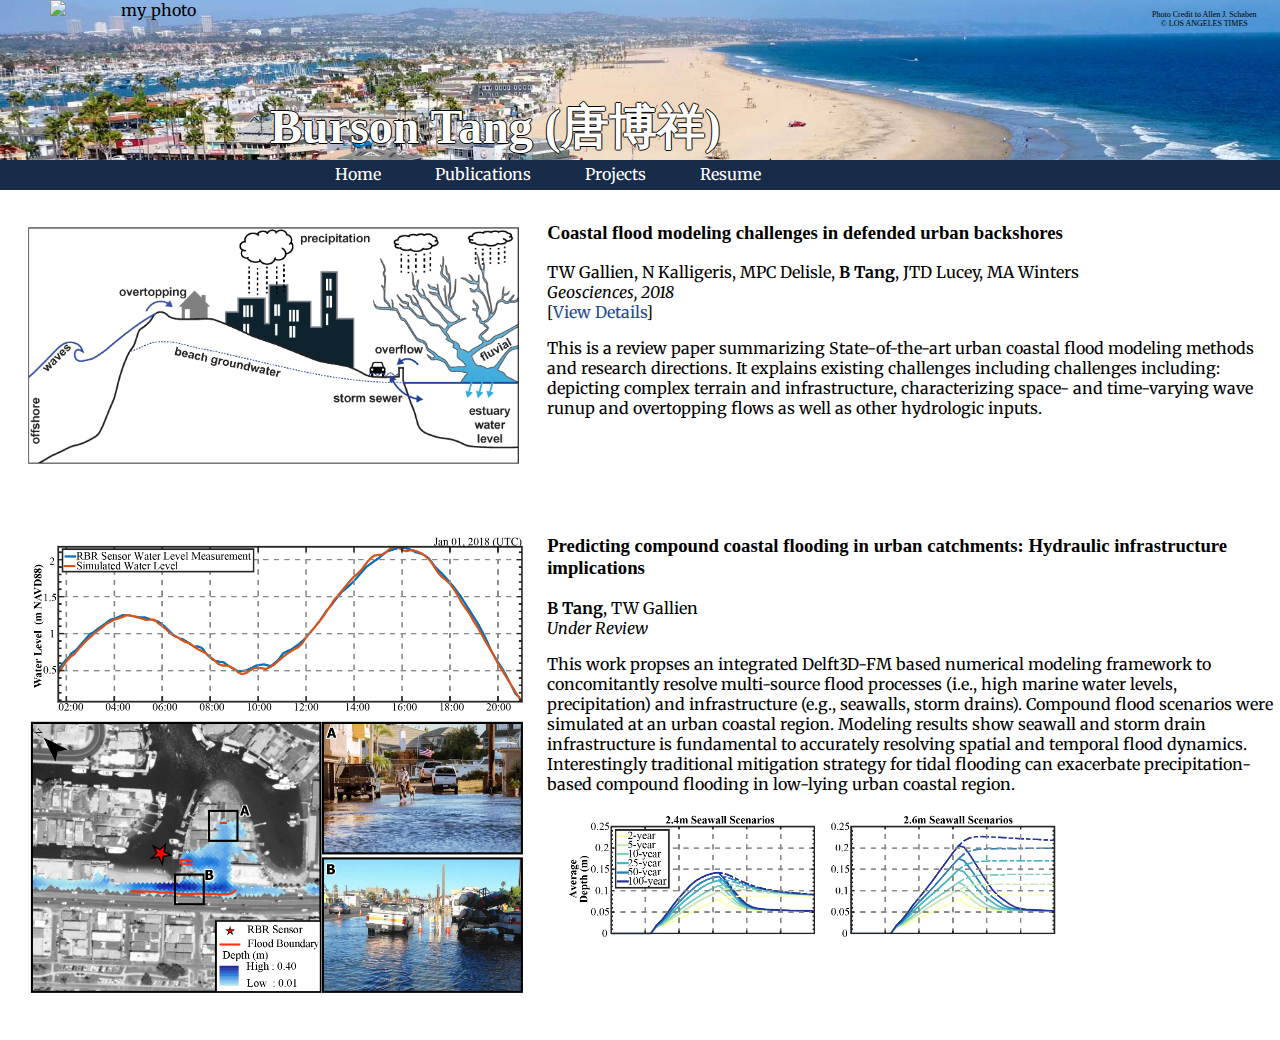
==== publications.html @ 03c3de7e "Add files via upload" ====
<!DOCTYPE html>
<html lang="en">
<head>
  <meta charset="UTF-8">
  <title>Burson (Boxiang) Tang @ UCLA</title>
  <!--external css codes-->
  <link rel="stylesheet" href="css/styles.css">
  <!-- <link rel="icon" href="favicon.ico"> -->
  <link rel="preconnect" href="https://fonts.googleapis.com">
  <link rel="preconnect" href="https://fonts.gstatic.com" crossorigin>
  <link href="https://fonts.googleapis.com/css2?family=Merriweather&family=Montserrat&family=Sacramento&display=swap" rel="stylesheet">
</head>

<body>
  <div class="nav">
    <img id="my_photo" src="image/DSC_0993_edit.png" alt="my_photo">
    <img class="bg_photo" src="image/ocean_image.jfif" alt="coastal_image">
    <h1>Burson Tang (唐博祥)</h1>
    <p class="fphoto_copy_right">
      Photo Credit to Allen J. Schaben <br>
      © LOS ANGELES TIMES
    </p>
    <div class="nav_bar">
      <ul class="nav_links">
        <li><a href="index.html">Home</a></li>
        <li><a href="publications.html" target="_blank">Publications</a></li>
        <li><a href="#" target="_blank">Projects</a></li>
        <li><a href="files\CV_BT_05022022.pdf" target="_blank">
          Resume
        </a></li>
      </ul>
    </div>
  </div>

  <div class="top-container">
    <table class="imgtable">
      <tbody>
        <tr>
          <td >
            <img
            class="publication-figures"
            src="image\gallien2018.webp"
            alt=""
            >&nbsp;
          </td>
            <td align="left"><h3>
              Coastal flood modeling challenges in defended urban backshores</h3>
              <p>TW Gallien, N Kalligeris, MPC Delisle, <strong>B Tang</strong>, JTD Lucey, MA Winters<br>
                <i>Geosciences, 2018</i><br>
                [<a href="https://www.mdpi.com/2076-3263/8/12/450/htm">View Details</a>]
                <p>
                  This is a review paper summarizing State-of-the-art urban
                  coastal flood modeling methods and research directions. It
                  explains existing challenges including challenges including:
                  depicting complex terrain and infrastructure, characterizing
                  space- and time-varying wave runup and overtopping flows
                  as well as other hydrologic inputs.
                </p>
              </td>
            </tr>

            <tr>
              <td >
                <img
                class="publication-figures"
                src="image\tang2022.png"
                alt=""
                >&nbsp;
              </td>
                <td align="left">
                  <h3>
                  Predicting compound coastal flooding in urban catchments:
                  Hydraulic infrastructure implications
                  </h3>
                  <p><strong>B Tang</strong>, TW Gallien<br>
                    <i>Under Review</i><br>
                    <p>
                      This work propses an integrated Delft3D-FM based numerical
                      modeling framework to concomitantly resolve multi-source
                      flood processes (i.e., high marine water levels,
                      precipitation) and infrastructure (e.g., seawalls,
                      storm drains). Compound flood scenarios were simulated at
                      an urban coastal region. Modeling results show seawall and
                      storm drain infrastructure is fundamental to accurately
                      resolving spatial and temporal flood dynamics.
                      Interestingly traditional mitigation strategy for tidal
                      flooding can exacerbate precipitation-based compound
                      flooding in low-lying urban coastal region.
                      <img
                      class="publication-figures"
                      src="image\tang2022_2.png"
                      alt=""
                      >
                    </p>
                  </td>
                </tr>

          </tbody>
        </table>
      </div>
    </body>
---- css/styles.css ----
body {
    margin:0px;
    text-align:center;
    height: auto;
    font-family: 'Merriweather', serif;
}

h1 {
    margin-top: 0;
    height: 2;
    font-family: 'Sacramento', cursive;
    font-size: 5rem;
    color:#66BFBF;
}

h2 {
    font-family: 'Montserrat', sans-serif;
    font-weight: bold;
    font-size:2rem;
    color: black;
    /* #66BFBF; */
}

h3 {
    font-family: Georgia, serif;
    color: black;
    /* #11999E; */
}

hr.hline{
  border-style: solid none none none;
  border-color: #182B49;
  border-width: 0.5px;
  width: 95%
}

hr {
    background-color: white;
    border-style: dotted none none none;
    border-color: #182B49;
    /* #EAF6F6; */
    border-width: 5px;
    margin: 50px auto;
    width: 50px;
}

a {
    color: #224b8d;
    text-decoration: none;
}

td{
  vertical-align: top;
}

/* Navigation Panel */
.nav {
  position: fixed;
  list-style: none;
  display: block;
  width: 100%;
  top: 0;
  z-index: 1;
}

.nav > #my_photo {
  position: absolute;
  left: 50px;
  z-index: 1;
}

.bg_photo {
  width: 100%;
  height: 190px;
  object-fit:cover;
  object-position: 0% 20%;
}

.nav > h1 {
  font-family: Georgia, serif;
  font-size: 3rem;
  color: white;
  text-shadow: -1px 0 black, 0 1px black, 1px 0 black, 0 -1px black;
  position: absolute;
  left: 270px;
  top: 95px;
}

.fphoto_copy_right {
  font-family: Georgia, serif;
  font-size: 0.5rem;
  color: black;
  position: absolute;
  left: 90%;
  top: 1%;
  display: inline-block;
}

.nav_bar {
  background-color: #182B49;
  width: 100%;
  height: 30px;
  position: absolute;
  top: 160px;
  /* opacity: 0.3; */
}

.nav_links {
  position: absolute;
  top: -12.5px;
  left: 270px;
  z-index: 2;
}

.nav_links > li {
  display: inline-block;
  padding: 0 25px;
}

.nav_links > li > a{
  text-decoration: none;
  color: white
}


.top-container {
  /* width: 100%; */
  background-color: white;
  position: relative;
  padding-top: 200px;
}

.profile{
  width: 95%;
  margin: 0 auto;
  line-height: 1.3rem;
  text-align: left;
  padding: 0 2.5% 5% 2.5%;
}

*.skill-row{
  width: 70%;
  margin:100px auto;
  text-align: left;
  line-height: 2;
  padding-bottom: 30px;
}

*.skill-img_l{
  width:25%;
  margin: 0 auto;
  float: left;
  padding-right: 30px;
}

*.skill-img_r{
  width:25%;
  margin: 0 auto;
  float: right;
  padding-left: 30px;
}


.contact-me{
  line-height: 2;
  width: 40%;
  margin: 0 auto;
  padding-bottom: 150px;
}


.bottom-container{
  padding: 30px 0 30px;
  background-color: #182B49;
  /* position: relative;
  width: 100%;
  bottom: 2vh; */
  /* #66BFBF; */
}

/* items */
.btn {
  background: #11cdd4;
  background-image: -webkit-linear-gradient(top, #11cdd4, #11999e);
  background-image: -moz-linear-gradient(top, #11cdd4, #11999e);
  background-image: -ms-linear-gradient(top, #11cdd4, #11999e);
  background-image: -o-linear-gradient(top, #11cdd4, #11999e);
  background-image: linear-gradient(to bottom, #11cdd4, #11999e);
  -webkit-border-radius: 8;
  -moz-border-radius: 8;
  border-radius: 8px;
  font-family: Arial;
  color: #ffffff;
  font-size: 20px;
  padding: 10px 20px 10px 20px;
  text-decoration: none;
  position: relative;
  bottom: -50px;
  margin: 200px 0 120px;
}

.btn:hover {
  background: #30e3cb;
  background-image: -webkit-linear-gradient(top, #30e3cb, #2bc4ad);
  background-image: -moz-linear-gradient(top, #30e3cb, #2bc4ad);
  background-image: -ms-linear-gradient(top, #30e3cb, #2bc4ad);
  background-image: -o-linear-gradient(top, #30e3cb, #2bc4ad);
  background-image: linear-gradient(to bottom, #30e3cb, #2bc4ad);
  text-decoration: none;
}


.footer-link{
  color:#11999E;
  padding: 0px 20px;
  text-decoration: none;
}

.copy_right{
  color:white;
  margin-top: 10px;
  font-size: 0.8rem;
}


/* images */
#my_photo{
  width:200px;
  height:200px;
}


#top_cloud{
  position: relative;
  right: 30%;
  top: 50px;
}

#bot_cloud{
  position: relative;
  left: 15%;
  bottom: 200px;
}

.publication-figures {
  padding: 20px 20px 20px 20px;
  width: 500px
}
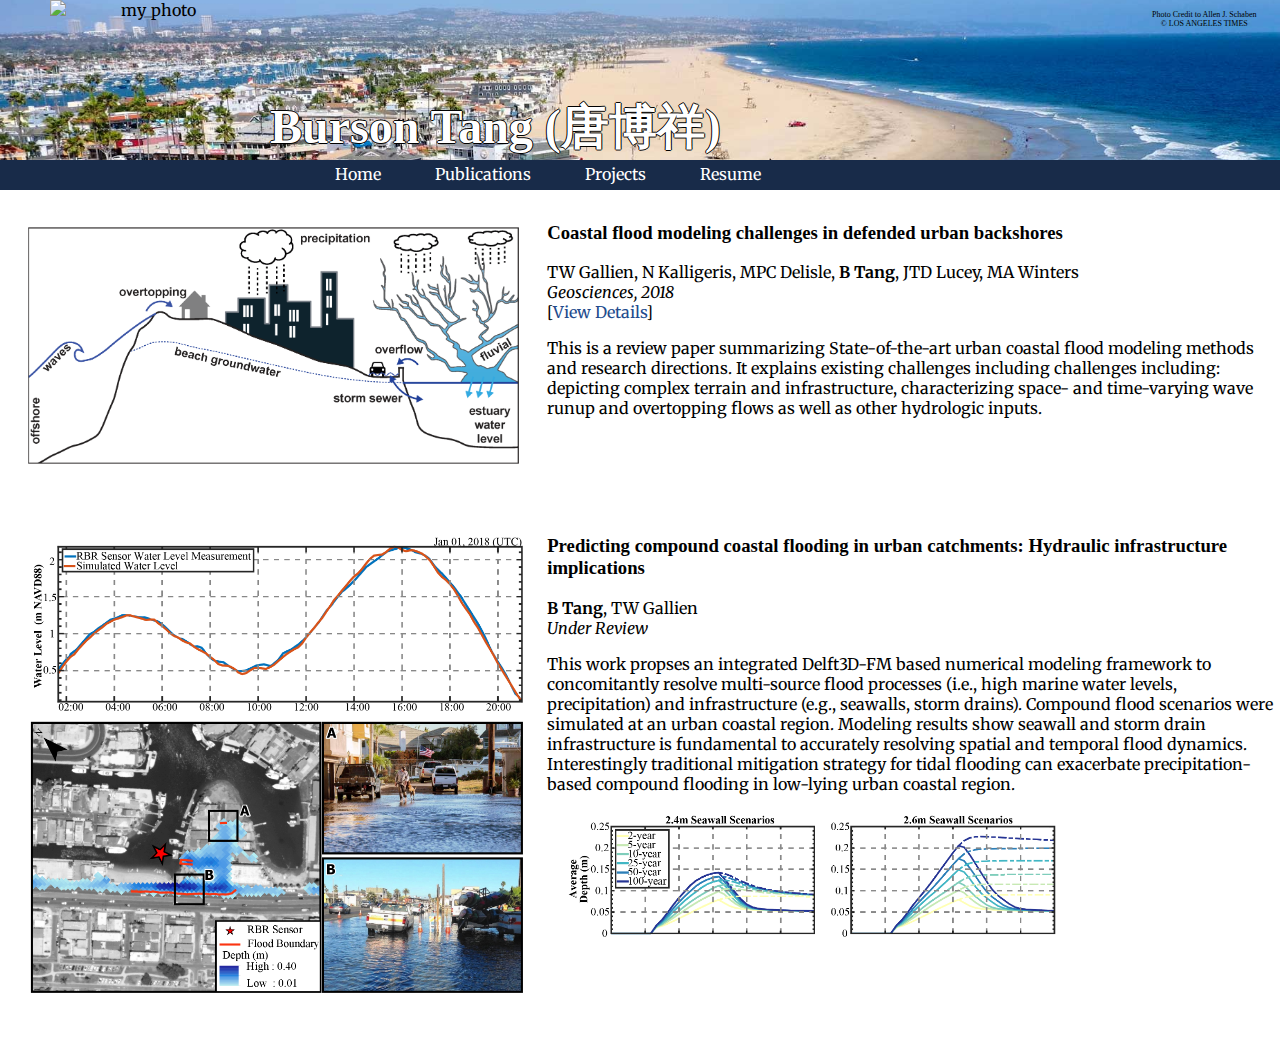
==== commit d8e685ec: "Upload basic files for website" ====
--- a/publications.html
+++ b/publications.html
@@ -86,6 +86,7 @@
                       Interestingly traditional mitigation strategy for tidal
                       flooding can exacerbate precipitation-based compound
                       flooding in low-lying urban coastal region.
+                      <br>
                       <img
                       class="publication-figures"
                       src="image\tang2022_2.png"
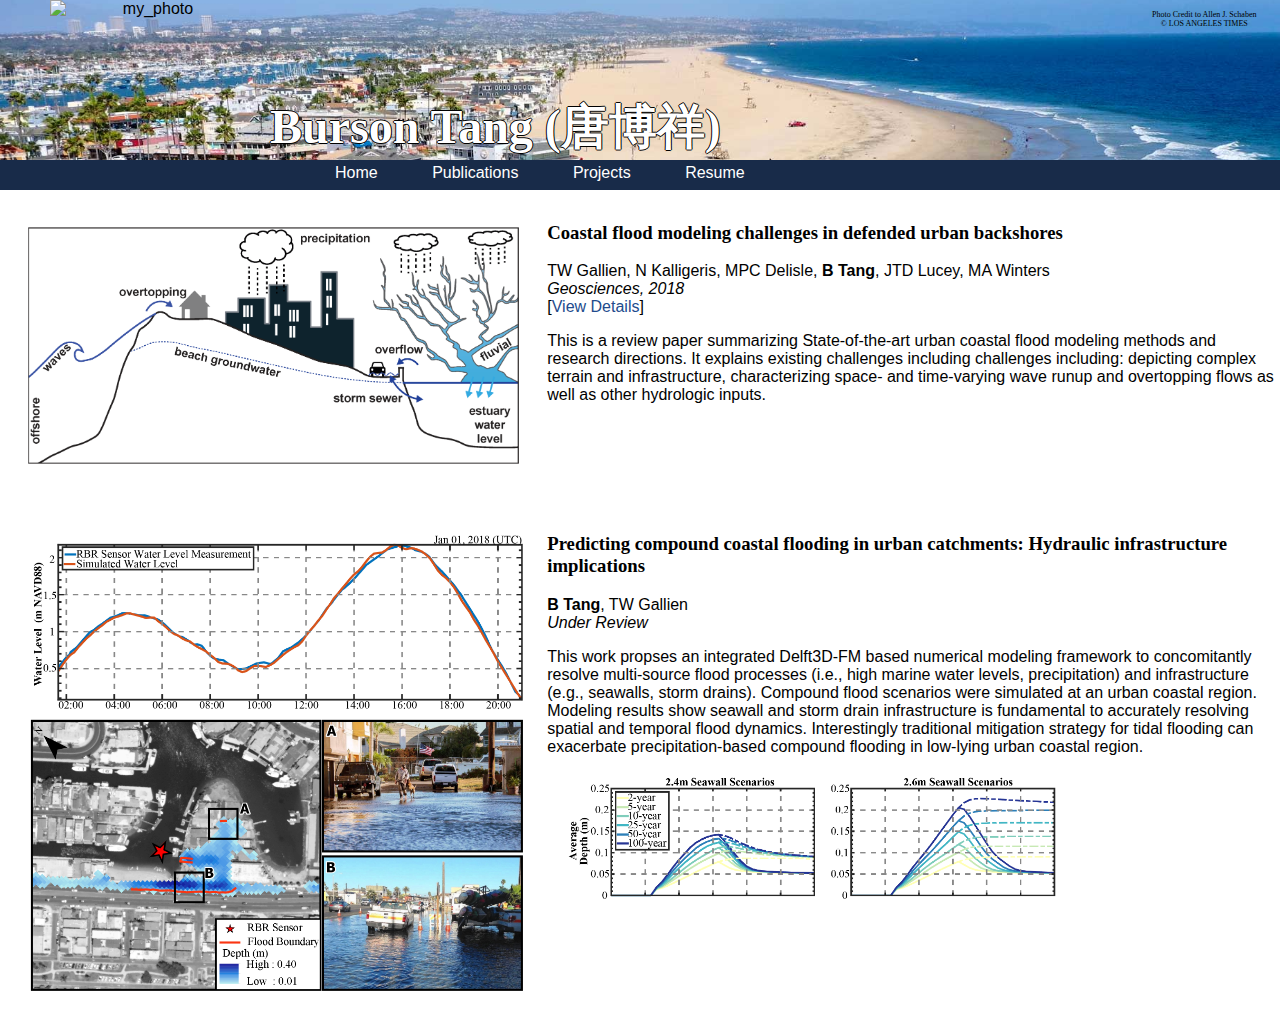
==== commit c9fabd1e: "Add project page" ====
--- a/publications.html
+++ b/publications.html
@@ -23,8 +23,8 @@
     <div class="nav_bar">
       <ul class="nav_links">
         <li><a href="index.html">Home</a></li>
-        <li><a href="publications.html" target="_blank">Publications</a></li>
-        <li><a href="#" target="_blank">Projects</a></li>
+        <li><a href="publications.html">Publications</a></li>
+        <li><a href="projects.html">Projects</a></li>
         <li><a href="files\CV_BT_05022022.pdf" target="_blank">
           Resume
         </a></li>
@@ -64,7 +64,7 @@
                 <img
                 class="publication-figures"
                 src="image\tang2022.png"
-                alt=""
+                alt="Validation of the model"
                 >&nbsp;
               </td>
                 <td align="left">
@@ -90,7 +90,7 @@
                       <img
                       class="publication-figures"
                       src="image\tang2022_2.png"
-                      alt=""
+                      alt="Temporal dynamics of flood impact"
                       >
                     </p>
                   </td>
--- a/css/styles.css
+++ b/css/styles.css
@@ -1,30 +1,30 @@
+/* fancy handwriting */
+/* font-family: 'Sacramento', cursive; */
 body {
-    margin:0px;
-    text-align:center;
-    height: auto;
-    font-family: 'Merriweather', serif;
+  margin:0px;
+  text-align:center;
+  height: auto;
+  font-family: 'Noto Sans', sans-serif;
 }
 
 h1 {
-    margin-top: 0;
-    height: 2;
-    font-family: 'Sacramento', cursive;
-    font-size: 5rem;
-    color:#66BFBF;
+  margin-top: 0;
+  height: 2;
+  font-family: Georgia, serif;
+  font-size: 5rem;
+  color:#66BFBF;
 }
 
 h2 {
-    font-family: 'Montserrat', sans-serif;
-    font-weight: bold;
-    font-size:2rem;
-    color: black;
-    /* #66BFBF; */
+  font-family: 'Noto Sans', sans-serif;
+  font-weight: bold;
+  font-size:2rem;
+  color: black;
 }
 
 h3 {
-    font-family: Georgia, serif;
-    color: black;
-    /* #11999E; */
+  font-family: Georgia, serif;
+  color: black;
 }
 
 hr.hline{
@@ -35,22 +35,27 @@
 }
 
 hr {
-    background-color: white;
-    border-style: dotted none none none;
-    border-color: #182B49;
-    /* #EAF6F6; */
-    border-width: 5px;
-    margin: 50px auto;
-    width: 50px;
+  background-color: white;
+  border-style: dotted none none none;
+  border-color: #182B49;
+  border-width: 5px;
+  margin: 50px auto;
+  width: 50px;
 }
 
 a {
-    color: #224b8d;
-    text-decoration: none;
+  color: #224b8d;
+  text-decoration: none;
 }
 
 td{
   vertical-align: top;
+}
+
+code {
+  font-family: 'Noto Sans', sans-serif;
+  color: inherit;
+  background-color: rgba(0, 0, 0, 0.04);
 }
 
 /* Navigation Panel */
@@ -67,6 +72,8 @@
   position: absolute;
   left: 50px;
   z-index: 1;
+  width:200px;
+  height:200px;
 }
 
 .bg_photo {
@@ -124,7 +131,6 @@
 
 
 .top-container {
-  /* width: 100%; */
   background-color: white;
   position: relative;
   padding-top: 200px;
@@ -138,78 +144,6 @@
   padding: 0 2.5% 5% 2.5%;
 }
 
-*.skill-row{
-  width: 70%;
-  margin:100px auto;
-  text-align: left;
-  line-height: 2;
-  padding-bottom: 30px;
-}
-
-*.skill-img_l{
-  width:25%;
-  margin: 0 auto;
-  float: left;
-  padding-right: 30px;
-}
-
-*.skill-img_r{
-  width:25%;
-  margin: 0 auto;
-  float: right;
-  padding-left: 30px;
-}
-
-
-.contact-me{
-  line-height: 2;
-  width: 40%;
-  margin: 0 auto;
-  padding-bottom: 150px;
-}
-
-
-.bottom-container{
-  padding: 30px 0 30px;
-  background-color: #182B49;
-  /* position: relative;
-  width: 100%;
-  bottom: 2vh; */
-  /* #66BFBF; */
-}
-
-/* items */
-.btn {
-  background: #11cdd4;
-  background-image: -webkit-linear-gradient(top, #11cdd4, #11999e);
-  background-image: -moz-linear-gradient(top, #11cdd4, #11999e);
-  background-image: -ms-linear-gradient(top, #11cdd4, #11999e);
-  background-image: -o-linear-gradient(top, #11cdd4, #11999e);
-  background-image: linear-gradient(to bottom, #11cdd4, #11999e);
-  -webkit-border-radius: 8;
-  -moz-border-radius: 8;
-  border-radius: 8px;
-  font-family: Arial;
-  color: #ffffff;
-  font-size: 20px;
-  padding: 10px 20px 10px 20px;
-  text-decoration: none;
-  position: relative;
-  bottom: -50px;
-  margin: 200px 0 120px;
-}
-
-.btn:hover {
-  background: #30e3cb;
-  background-image: -webkit-linear-gradient(top, #30e3cb, #2bc4ad);
-  background-image: -moz-linear-gradient(top, #30e3cb, #2bc4ad);
-  background-image: -ms-linear-gradient(top, #30e3cb, #2bc4ad);
-  background-image: -o-linear-gradient(top, #30e3cb, #2bc4ad);
-  background-image: linear-gradient(to bottom, #30e3cb, #2bc4ad);
-  text-decoration: none;
-}
-
-
 .footer-link{
   color:#11999E;
   padding: 0px 20px;
@@ -222,26 +156,6 @@
   font-size: 0.8rem;
 }
 
-
-/* images */
-#my_photo{
-  width:200px;
-  height:200px;
-}
-
-
-#top_cloud{
-  position: relative;
-  right: 30%;
-  top: 50px;
-}
-
-#bot_cloud{
-  position: relative;
-  left: 15%;
-  bottom: 200px;
-}
-
 .publication-figures {
   padding: 20px 20px 20px 20px;
   width: 500px
